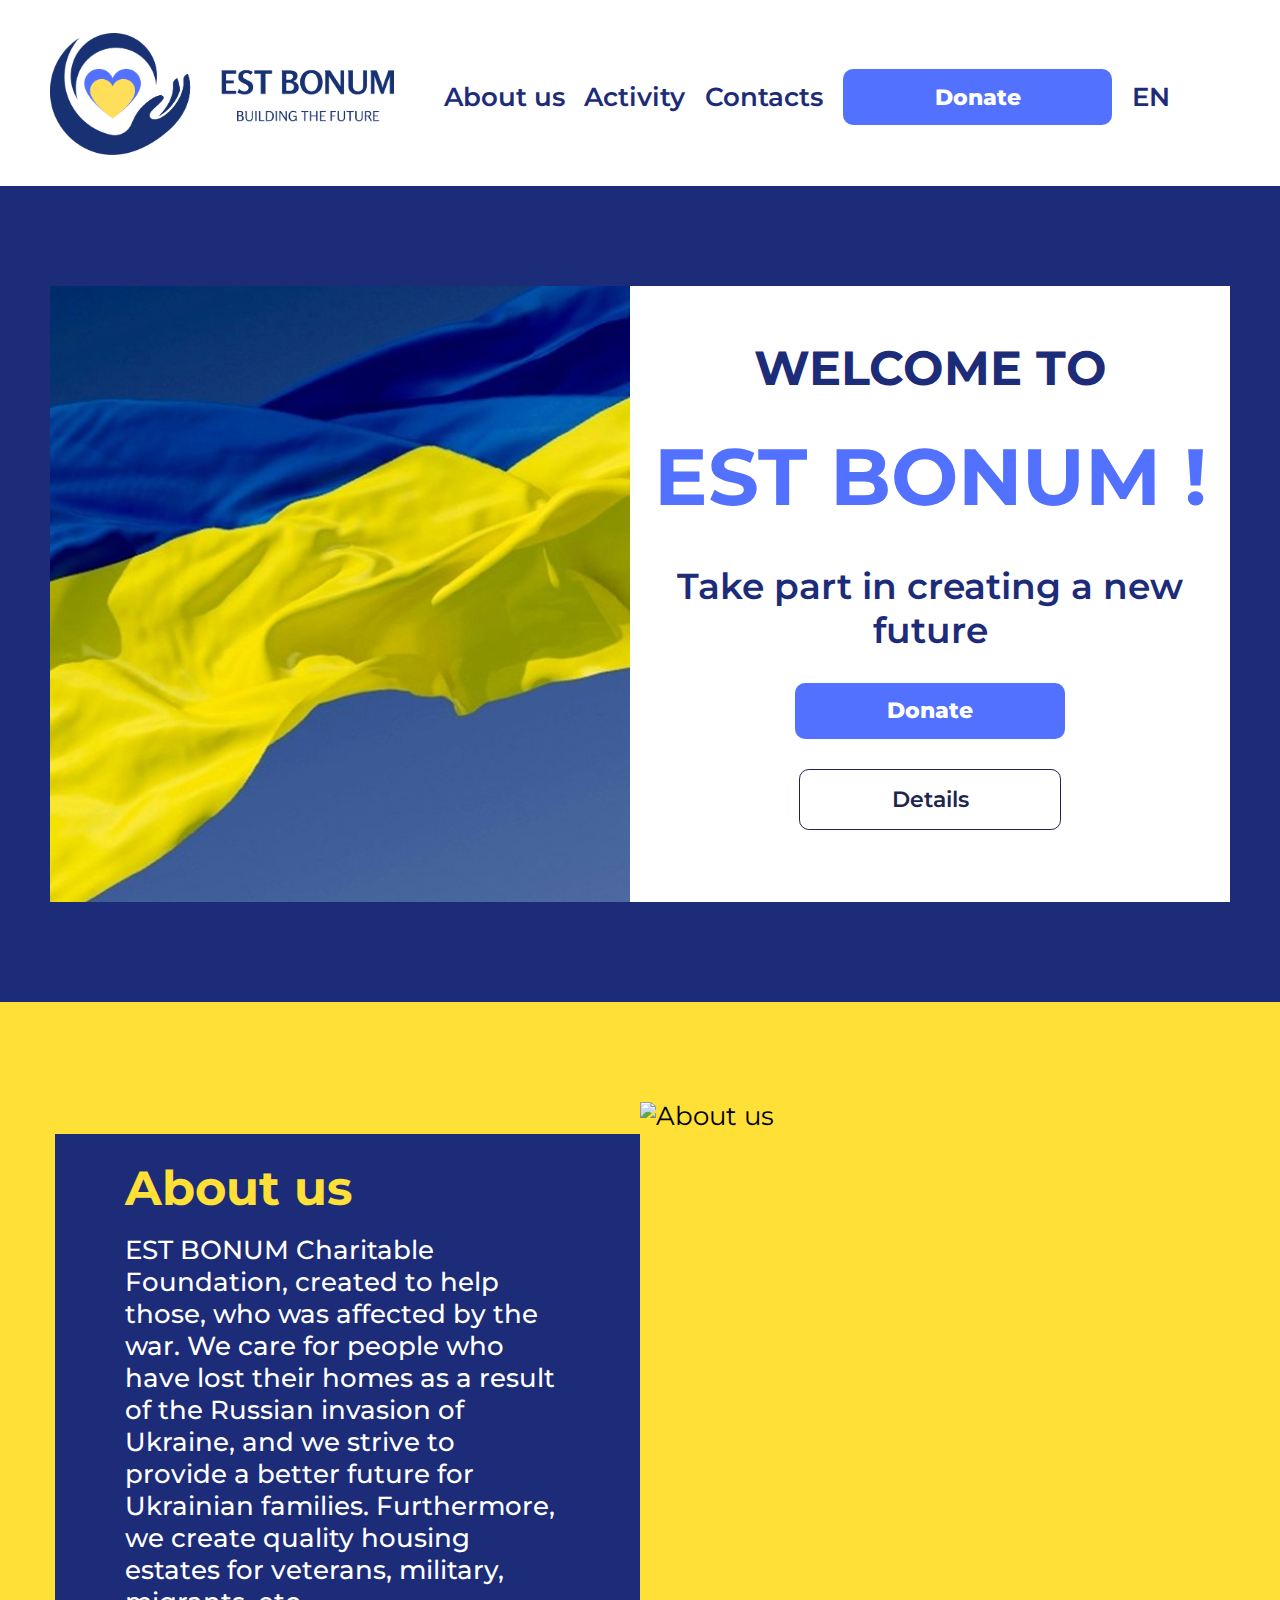
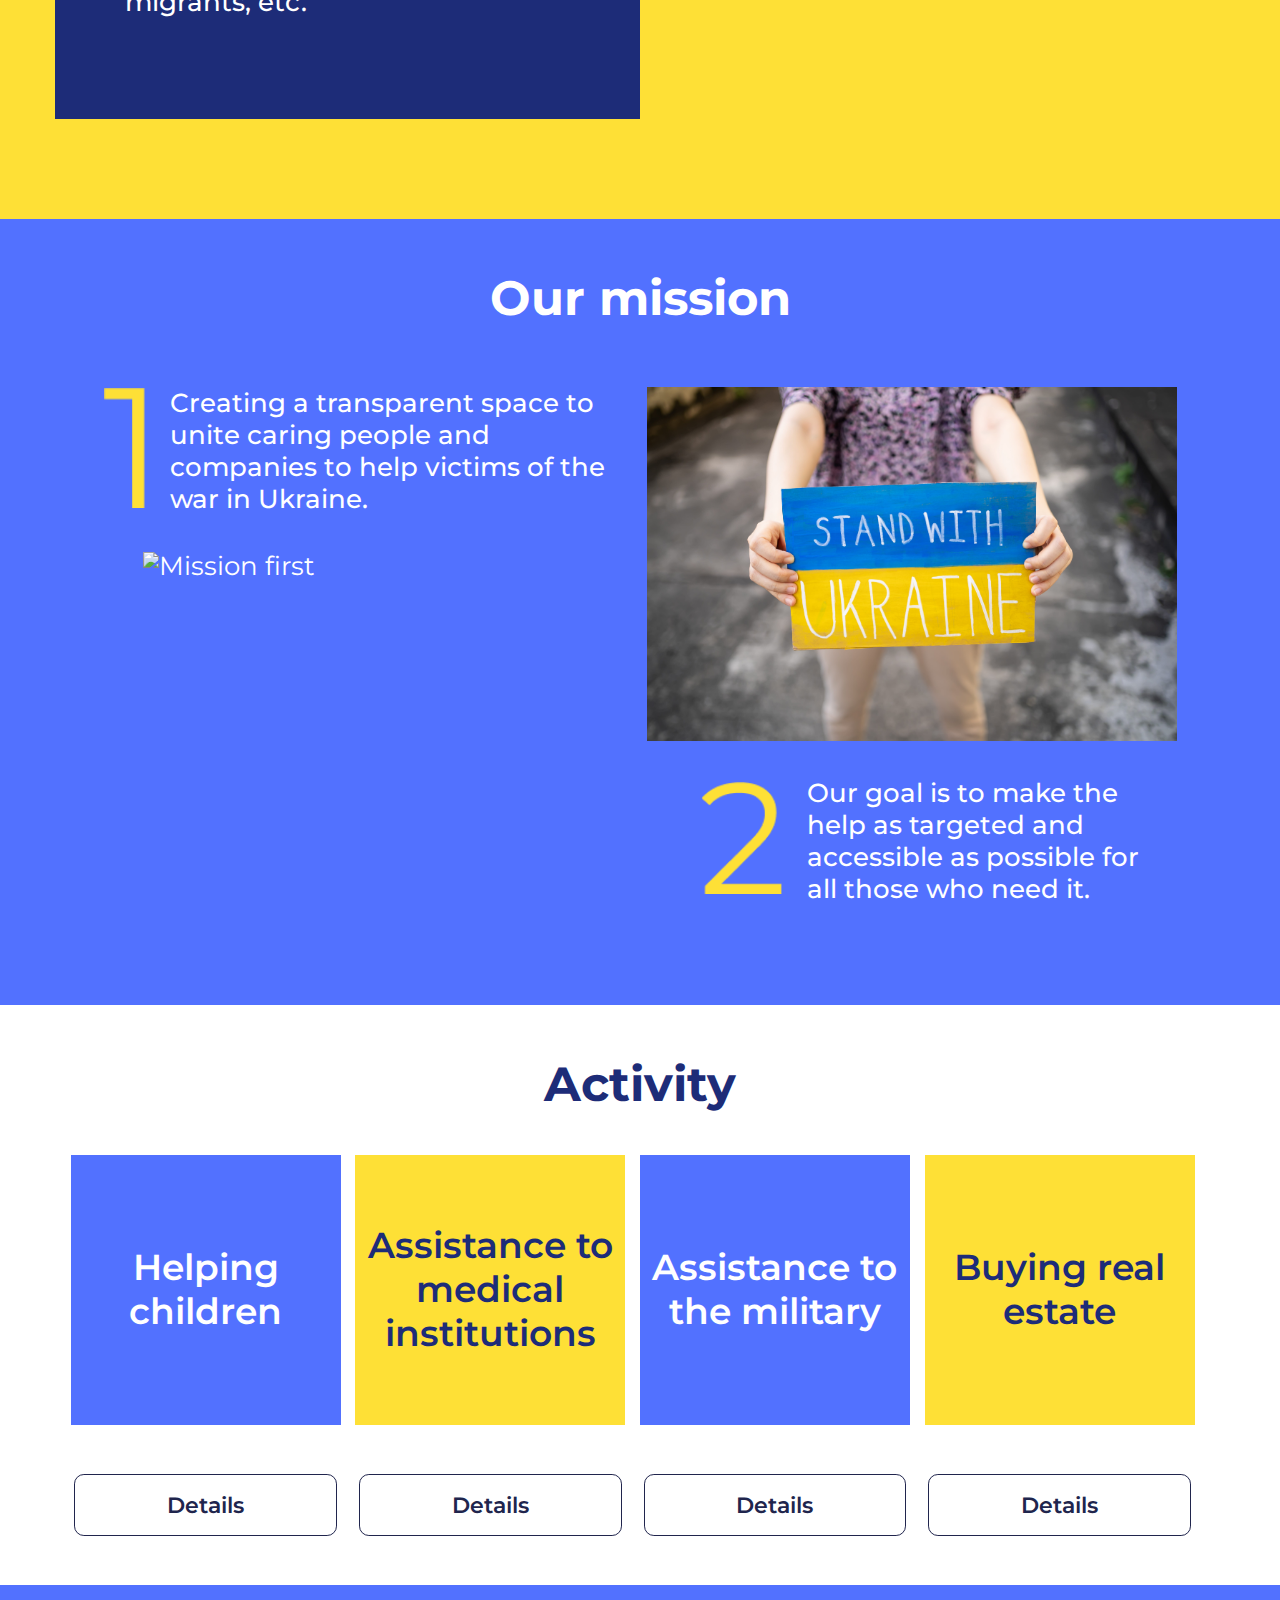
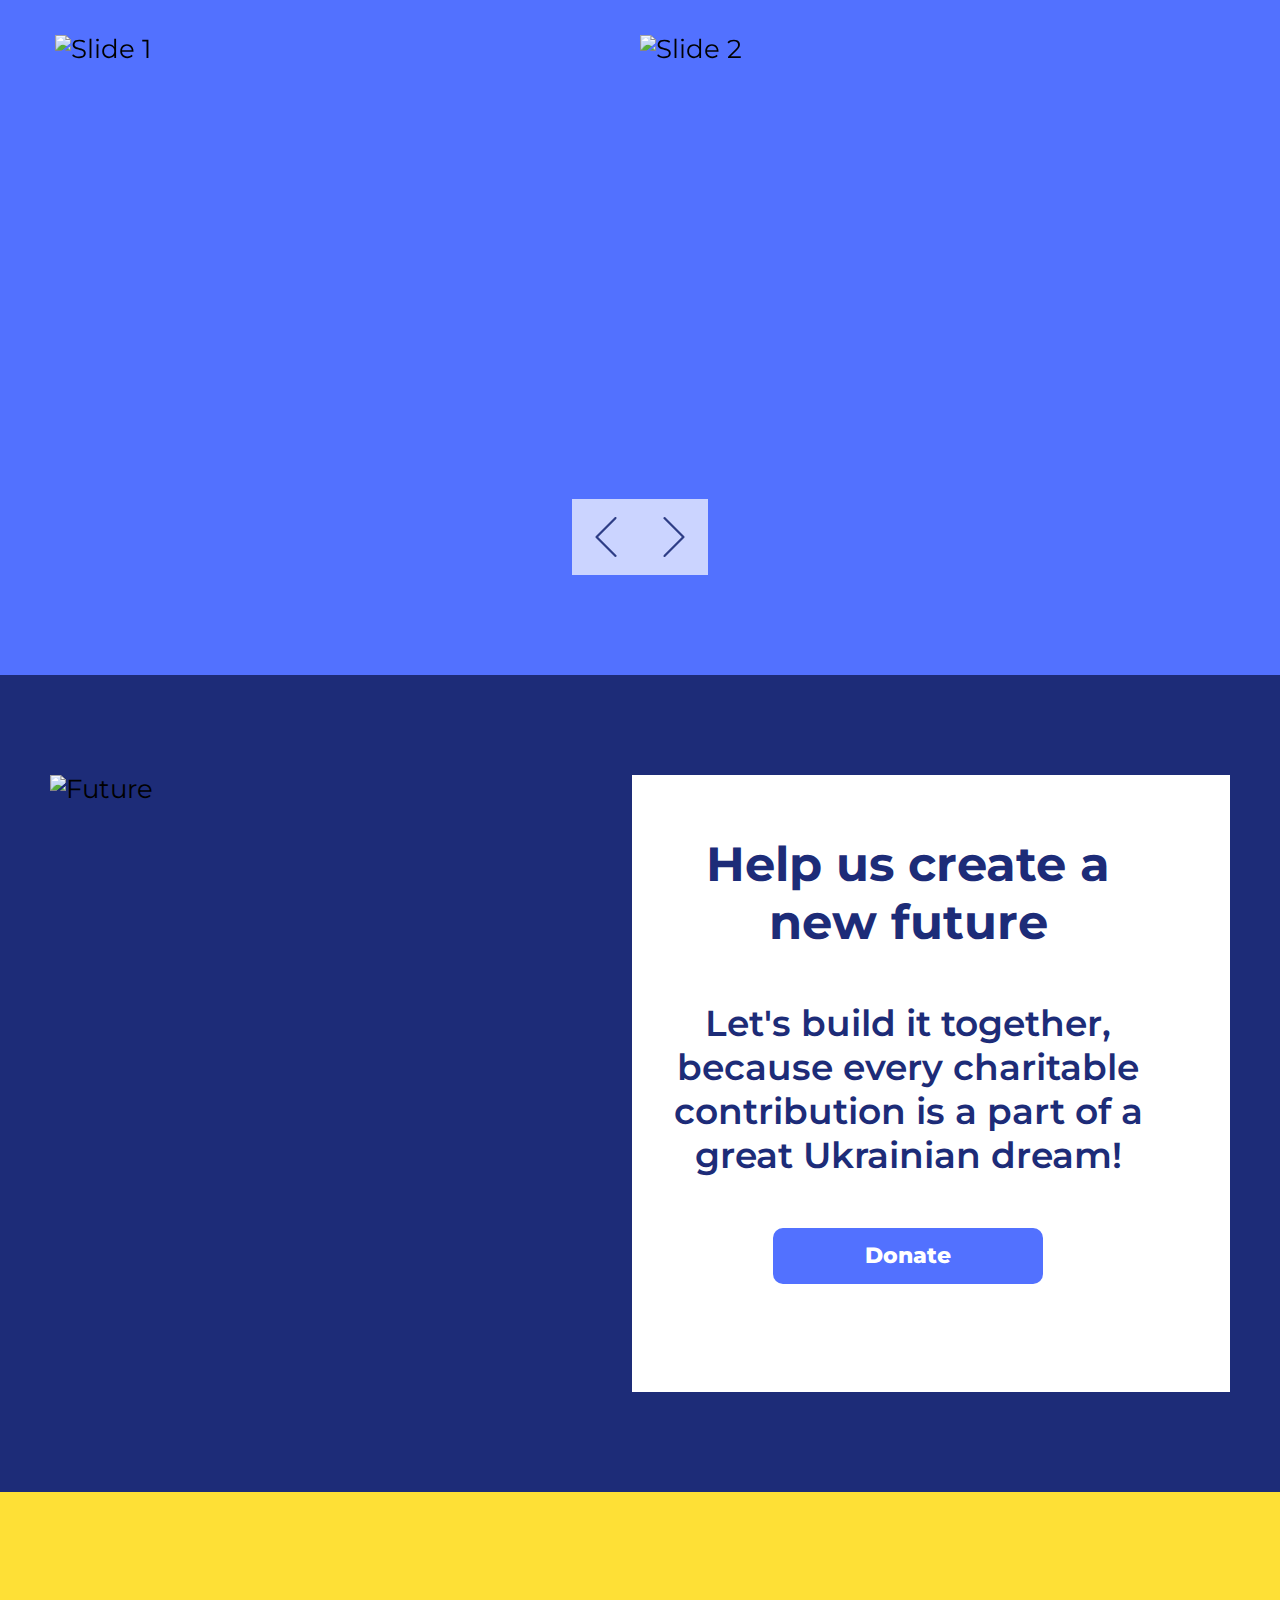
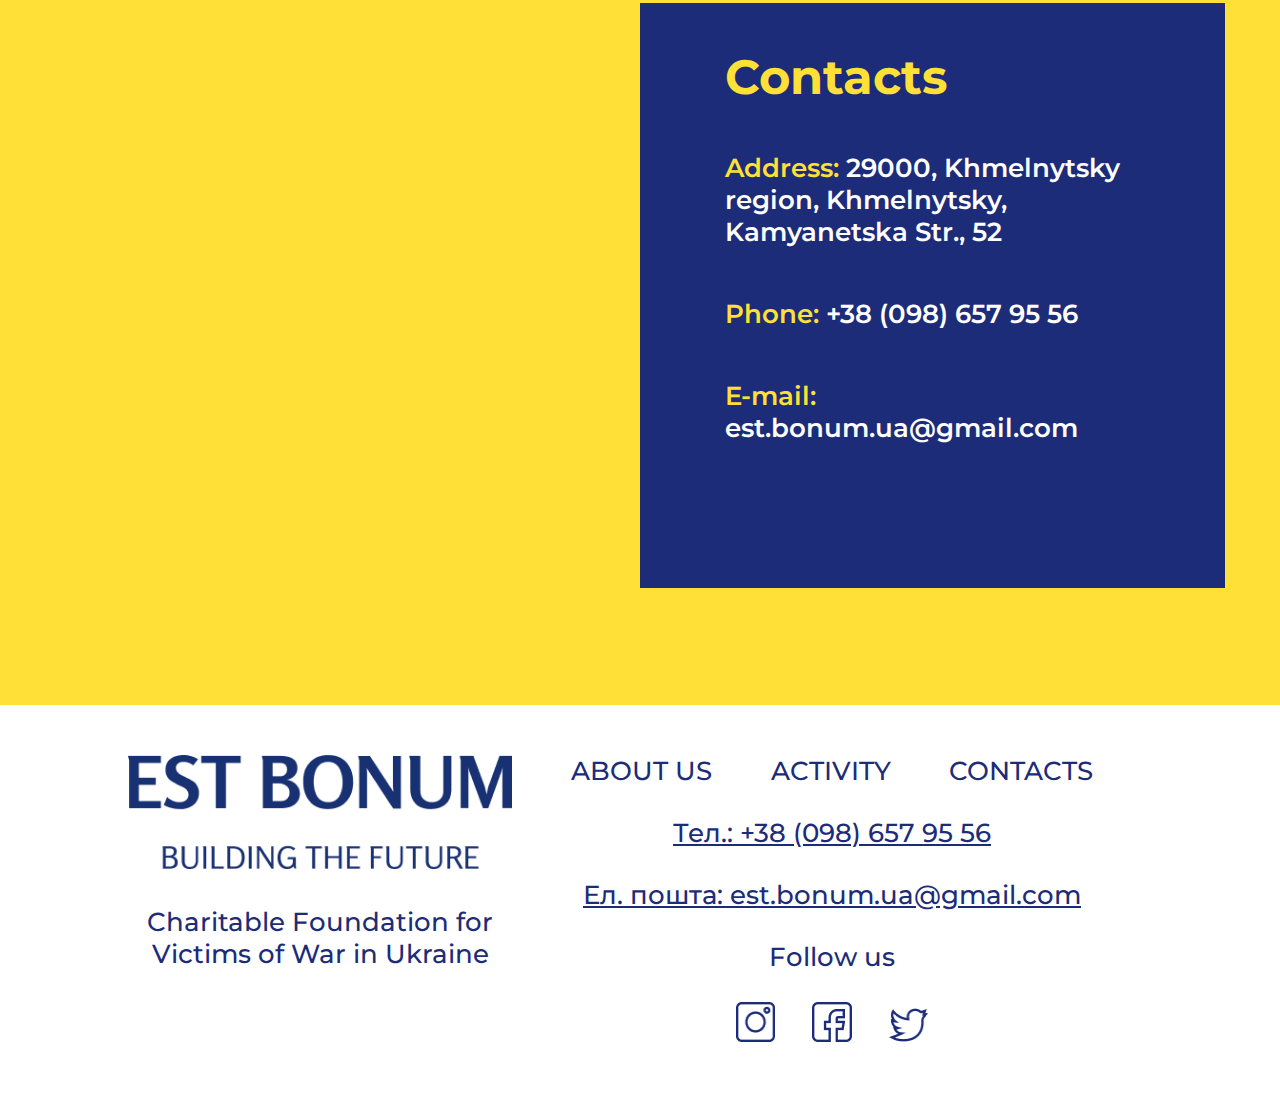
==== en.html @ 37ef21b0 "logo" ====
<!DOCTYPE html>
<html lang="en">
  <head>
    <meta charset="UTF-8" />
    <meta http-equiv="X-UA-Compatible" content="IE=edge" />
    <link rel="shortcut icon" href="./img/logo/logo-mobile.png" />
    <meta name="viewport" content="width=device-width, initial-scale=1.0" />
    <title>Est Bonum</title>
    <style>
      html {
        font-size: 26px;
      }
      @media (max-width: 1250px) {
        html {
          font-size: 20px;
        }
      }

      @media (max-width: 962px) {
        html {
          font-size: 15px;
        }
      }

      @media (max-width: 725px) {
        html {
          font-size: 12px;
        }
      }
      @media (max-width: 320px) {
        html {
          font-size: 10px;
        }
      }
    </style>
    <link
      rel="stylesheet"
      href="https://unpkg.com/swiper@8/swiper-bundle.min.css"
    />
    <link rel="stylesheet" href="/css/normalize.css" />

    <link rel="preconnect" href="https://fonts.googleapis.com" />
    <link rel="preconnect" href="https://fonts.gstatic.com" crossorigin />
    <link
      href="https://fonts.googleapis.com/css2?family=Montserrat:wght@500;600;700&display=swap"
      rel="stylesheet"
    />
    <link rel="stylesheet" href="/css/style.css" />
  </head>

  <body>
    <section class="menu-mobile-main hidden-menu__mobile">
      <a class="menu-link" href="#menu-mobile">
        <span></span>
      </a>
      <div class="menu-mobile font-m">
        <ul>
          <li><a href="#about_us">About us</a></li>
          <li><a href="#activity">Activity</a></li>
          <li><a href="#contacts">Contacts</a></li>
        </ul>
      </div>
    </section>
    <header>
      <div class="logo">
        <img src="./img/logo/logo.png" alt="logo" />
      </div>
      <menu class="menu">
        <div class="menu__item hidden-menu">
          <a href="#about_us">About us</a>
        </div>
        <div class="menu__item hidden-menu">
          <a href="#activity">Activity</a>
        </div>
        <div class="menu__item hidden-menu">
          <a href="#contacts">Contacts</a>
        </div>
        <div class="menu__item">
          <button class="button-primary button-en">Donate</button>
        </div>
        <div class="menu__item"><a href="./index.html">EN</a></div>
        <div class="menu__item__empty"></div>
      </menu>
    </header>
    <main>
      <section class="main">
        <div class="main__img">
          <img src="./img/main.jpeg" alt="main" class="img" />
        </div>
        <div class="main__info main__info-en">
          <div class="font-l">WELCOME TO</div>
          <div class="main__title color-primery">EST BONUM !</div>
          <div class="main__descr font-m main__descr-en">
            Take part in creating a new future
          </div>
          <div class="buttons">
            <button class="main-btn button-primary button-en">Donate</button>
            <button class="button-secondary button-en">Details</button>
          </div>
        </div>
      </section>
      <section id="about_us" class="about-us">
        <div class="about-us__info">
          <div class="about-us__title font-l">About us</div>
          <div class="about-us__descr font-s">
            EST BONUM Charitable Foundation, created to help those, who was
            affected by the war. We care for people who have lost their homes as
            a result of the Russian invasion of Ukraine, and we strive to
            provide a better future for Ukrainian families. Furthermore, we
            create quality housing estates for veterans, military, migrants,
            etc.
          </div>
        </div>
        <div class="about-us__img">
          <img src="./img/about-us.jpeg" alt="About us" class="img" />
        </div>
      </section>

      <section class="our-mission">
        <div class="our-mission__title font-l">Our mission</div>
        <div class="our-mission-container">
          <div class="our-mission__first">
            <div class="our-mission__info our-mission__info__first">
              <div class="num-img">
                <img src="./img/first.png" alt="First number" />
              </div>
              <div class="our-mission__text font-s text__first">
                Creating a transparent space to unite caring people and
                companies to help victims of the war in Ukraine.
              </div>
            </div>
            <div class="our-mission__img our-mission__img__first">
              <img src="./img/mission-first.jpeg" alt="Mission first" />
            </div>
          </div>
          <div class="our-mission__second">
            <div class="our-mission__img">
              <img src="./img/mission-second.jpeg" alt="Mission second" />
            </div>
            <div class="our-mission__info our-mission__info__second">
              <div class="num-img">
                <img src="./img/second.png" alt="Second number" />
              </div>
              <div class="our-mission__text font-s text__second">
                Our goal is to make the help as targeted and accessible as
                possible for all those who need it.
              </div>
            </div>
          </div>
        </div>
      </section>

      <section id="activity" class="activity">
        <div class="activity__header font-l">Activity</div>
        <div class="activity-container">
          <div class="activity-item">
            <div class="activity-box font-m bg-blue">Helping children</div>
            <button
              class="button-secondary read-more button-en"
              data-number="1"
            >
              Details
            </button>
          </div>
          <div class="activity-item">
            <div class="activity-box font-m bg-yellow">
              Assistance to medical institutions
            </div>
            <button
              class="button-secondary read-more button-en"
              data-number="2"
            >
              Details
            </button>
          </div>
          <div class="activity-item">
            <div class="activity-box font-m bg-blue">
              Assistance to the military
            </div>
            <button
              class="button-secondary read-more button-en"
              data-number="3"
            >
              Details
            </button>
          </div>
          <div class="activity-item">
            <div class="activity-box font-m bg-yellow">Buying real estate</div>
            <button
              class="button-secondary read-more button-en"
              data-number="4"
            >
              Details
            </button>
          </div>
        </div>
      </section>

      <section id="details">
        <div class="details tab-item__1">
          <div class="details__container">
            <div class="details__info">
              With the support of Mercy Corp, we help children affected by the
              russian-Ukrainian war. We provide funds for various needs,
              transfer clothes, baby food, diapers, etc. to the cities of
              Kharkiv, Chernihiv, Khmelnytsky and others.
            </div>
            <button class="button-primary button-en">Donate</button>
          </div>
          <div class="details__img">
            <img
              src="./img/childcare.jpeg"
              alt="Details childcare"
              class="img"
            />
          </div>
        </div>
        <div class="details tab-item__2">
          <div class="details__container">
            <div class="details__info">
              Thanks to close cooperation, we provide medical equipment to
              institutions that help refugees, displaced persons and the
              wounded.
            </div>
            <button class="button-primary button-en">Donate</button>
          </div>
          <div class="details__img">
            <img src="./img/med.jpeg" alt="Details medicine" class="img" />
          </div>
        </div>
        <div class="details tab-item__3">
          <div class="details__container">
            <div class="details__info">
              We are actively raising funds for targeted assistance to the
              Ukrainian military.
            </div>
            <button class="button-primary button-en">Donate</button>
          </div>
          <div class="details__img">
            <img src="./img/military.jpeg" alt="Details army" class="img" />
          </div>
        </div>
        <div class="details tab-item__4">
          <div class="details__container">
            <div class="details__info">
              During the reconstruction, we seek and raise funds to finance the
              construction or purchase of ready-made housing for people who lost
              their homes as a result of the war.
            </div>
            <button class="button-primary button-en">Donate</button>
          </div>
          <div class="details__img">
            <img src="./img/house.jpeg" alt="Details housing" class="img" />
          </div>
        </div>
      </section>
      <section class="slider">
        <div class="swiper">
          <div class="swiper-wrapper">
            <div class="swiper-slide">
              <img src="./img/slider-1.jpeg" alt="Slide 1" class="img" />
            </div>
            <div class="swiper-slide">
              <img src="./img/slider-2.jpeg" alt="Slide 2" class="img" />
            </div>
          </div>
          <div class="swiper-prev-button swiper-arrow">
            <img src="./img/left-arrow.png" alt="Left arrow" />
          </div>
          <div class="swiper-next-button swiper-arrow">
            <img src="./img/right-arrow.png" alt="Right arrow" />
          </div>
        </div>
      </section>

      <section class="your-future">
        <div class="your-future__img">
          <img src="./img/future.jpeg" alt="Future" class="img" />
        </div>
        <div class="your-future__info">
          <div class="your-future__title font-l">
            Help us create a new future
          </div>
          <div class="your-future__descr font-m">
            Let's build it together, because every charitable contribution is a
            part of a great Ukrainian dream!
          </div>

          <button class="button-primary button-en">Donate</button>
        </div>
      </section>

      <section id="contacts" class="contacts">
        <div class="contacts__map">
          <iframe
            src="https://www.google.com/maps/embed?pb=!1m14!1m8!1m3!1d10380.590375168871!2d26.978307!3d49.4250236!3m2!1i1024!2i768!4f13.1!3m3!1m2!1s0x0%3A0xbd07a23f3da082da!2sKam&#39;yanets%CA%B9ka%2052!5e0!3m2!1sru!2sua!4v1651146421475!5m2!1sru!2sua"
            width="100%"
            height="100%"
            style="border: 0"
            allowfullscreen=""
            loading="lazy"
            referrerpolicy="no-referrer-when-downgrade"
          ></iframe>
        </div>
        <div class="contacts__info">
          <div class="contacts__title font-l color-yellow">Contacts</div>
          <div class="contact__item">
            <span class="color-yellow">Address:</span> 29000, Khmelnytsky
            region, Khmelnytsky, Kamyanetska Str., 52
          </div>
          <div class="contact__item">
            <span class="color-yellow">Phone:</span>
            <a href="tel:+38(098)6579556">+38 (098) 657 95 56</a>
          </div>
          <div class="contact__item">
            <span class="color-yellow">E-mail:</span>
            <a href="mailto:est.bonum.ua@gmail.com">est.bonum.ua@gmail.com</a>
          </div>
        </div>
      </section>
    </main>
    <footer class="footer">
      <div class="footer-descr">
        <div class="footer-log">
          <img src="./img/logo/footer-logo.png" alt="Footer logo" class="img" />
        </div>
        <div class="footer-text font-s">
          Charitable Foundation for Victims of War in Ukraine
        </div>
      </div>
      <div class="footer-contacts">
        <div class="footer-menu font-s">
          <div><a href="#about_us">ABOUT US</a></div>
          <div><a href="#activity">ACTIVITY</a></div>
          <div><a href="#contacts">CONTACTS</a></div>
        </div>
        <div class="footer__item footer-link font-s">
          Тел.: <a href="tel:+38(098)6579556">+38 (098) 657 95 56</a>
        </div>
        <div class="footer__item footer-link font-s">
          Ел. пошта:
          <a href="mailto:est.bonum.ua@gmail.com">est.bonum.ua@gmail.com</a>
        </div>
        <div class="footer__item footer-text font-s">Follow us</div>
        <div class="footer-socials">
          <a href="https://www.instagram.com/estbonumua/" target="_blank"
            ><img src="./img/socials/instagram.png" alt="Instagram"
          /></a>
          <a
            href="https://www.facebook.com/EST-BONUM-101201862592298"
            target="_blank"
            ><img src="./img/socials/facebook.png" alt="Facebook"
          /></a>

          <a href="https://twitter.com/EstBonum" target="_blank">
            <img src="./img/socials/twitter.png" alt="Twitter"
          /></a>
        </div>
      </div>
    </footer>
    <script src="https://unpkg.com/swiper@8/swiper-bundle.min.js"></script>
    <script src="./js/script.js"></script>
  </body>
</html>
---- css/style.css ----
html,
body {
  padding: 0;
  margin: 0;
  color: var(--black);
  background-color: var(--white);
  font-family: "Montserrat", sans-serif;
  scroll-behavior: smooth;
}

* {
  box-sizing: border-box;
}

:root {
  --navy: #0b1736;
  --white: #ffffff;
  --blue-dark: #1d2c78;
  --gray: #c4c4c4;
  --gray-dark: #686b87;
  --primary: #5271ff;
  --yellow: #fee036;
}

a,
a:hover,
a:focus,
a:active {
  text-decoration: none;
  color: inherit;
}

.font-l {
  font-weight: 700;
  font-size: 1.84rem;
  line-height: 2.26rem;
}

.font-m {
  font-weight: 600;
  font-size: 1.38rem;
  line-height: 1.69rem;
}

.font-s {
  font-weight: 500;
  font-size: 1rem;
  line-height: 1.23rem;
}

.button-primary {
  color: var(--white);
  background-color: var(--primary);
  padding: 0.57rem 0.38rem;
  font-weight: 800;
  font-size: 0.84rem;
  line-height: 1.03rem;
  border-radius: 0.38rem;
  transition: all 0.2s;
  border: none;
  cursor: pointer;
}

.button-primary:hover {
  box-shadow: -5px 5px 2px 1px var(--blue-dark);
  transition: all 0.2s;
}

.button-primary:focus {
  color: var(--yellow);
}

.button-primary:disabled {
  color: var(--white);
  background-color: rgba(82, 113, 255, 0.3);
}

.button-secondary {
  padding: 0.57rem 2.19rem 0.53rem 2.23rem;
  font-weight: 600;
  font-size: 0.84rem;
  line-height: 1.03rem;
  color: #20254d;
  border: 1px solid #20254d;
  border-radius: 0.38rem;
  background-color: var(--white);
  transition: all 0.2s;
  cursor: pointer;
  height: 2.35rem;
}

.button-secondary:hover {
  border: 0.11rem solid #20254d;
  transition: all 0.2s;
}

.button-secondary:focus {
  color: var(--white);
  background-color: #20254d;
}

.button-secondary:disabled {
  color: #bcbeca;
  border: 1px solid #bcbeca;
  background-color: var(--white);
}

.button-en {
  padding: 0.57rem 3.53rem;
}

.menu-mobile-main .menu-link {
  display: block;
  height: 5rem;
  width: 5rem;
  background-color: #fff;
  border-radius: 50%;
  z-index: 4;
  position: fixed;
  top: 1.3rem;
  right: 1.3rem;
}
.menu-mobile-main .menu-link span,
.menu-mobile-main .menu-link span:before,
.menu-mobile-main .menu-link span:after {
  display: block;
  height: 2px;
  width: 18px;
  position: absolute;
  right: 50%;
  margin-right: -9px;
  top: 50%;
  margin-top: -1px;
  background-color: #333;
}
.menu-mobile-main .menu-link span:before {
  content: "";
  margin-top: -6px;
  transition: all 0.2s;
}
.menu-mobile-main .menu-link span:after {
  content: "";
  margin-top: 4px;
  transition: all 0.2s;
}
.menu-mobile-main .menu-link_active span {
  background-color: transparent;
}
.menu-mobile-main .menu-link_active span:before {
  transform: rotate(135deg);
  margin-top: 0;
}
.menu-mobile-main .menu-link_active span:after {
  transform: rotate(-135deg);
  margin-top: 0;
}

.menu-mobile-main .menu-mobile {
  z-index: 3;
  opacity: 0.95;
  background: linear-gradient(blue, var(--yellow));
  position: fixed;
  width: 100vw;
  height: 100vh;
  display: flex;
  justify-content: center;
  align-items: center;
  transition: all 0.5s;
  right: -100vw;
}
.menu-mobile-main .menu-mobile_active {
  right: 0;
}
.menu-mobile-main .menu-mobile ul {
  list-style: none;
  padding: 0;
  text-align: center;
}
.menu-mobile-main .menu-mobile ul li {
  width: 100vw;
}
.menu-mobile-main .menu-mobile ul a {
  color: var(--white);
  line-height: 4;
  transition: all 0.2s;
  display: block;
  width: 100%;
}
.menu-mobile-main .menu-mobile ul a:hover {
  text-decoration: none;
  background-color: rgba(82, 113, 255, 0.3);
}

header {
  width: 100%;
  display: flex;
  justify-content: space-between;
  padding: 1.26rem 1.92rem 0.92rem 1.92rem;
  align-items: center;
  background-color: var(--white);
  z-index: 2;
}

.logo {
  width: 30%;
}

.logo img {
  width: 100%;
}

.logo-mobile {
  width: 20%;
}

.menu {
  display: flex;
  align-items: center;
  justify-content: flex-end;
}

.menu__item {
  margin: 0.38rem;
  cursor: pointer;
  font-weight: 600;
  font-size: 1rem;
  line-height: 1.23rem;
  white-space: nowrap;
  color: var(--blue-dark);
}

.main,
.your-future {
  padding: 3.84rem 1.92rem;
  background-color: var(--blue-dark);
  display: flex;
  width: 100%;
  align-items: center;
  justify-content: center;
}

.main__info {
  color: var(--blue-dark);
  text-align: center;
  background-color: var(--white);
  padding: 2.07rem 0.76rem 2.11rem 0.76rem;
  height: 23.73rem;
  width: 25.76rem;
}

.main__info-en {
  padding: 2.07rem 0.9rem 2.11rem 0.9rem;
}

.main__title {
  font-weight: 700;
  font-size: 3.07rem;
  line-height: 3.73rem;
  margin-top: 1.15rem;
  white-space: nowrap;
}

.main__descr {
  margin-bottom: 1.15rem;
  margin-top: 0.61rem;
}

.main__descr {
  margin-top: 1.53rem;
}

.main__img,
.your-future__img {
  height: 23.73rem;
  width: 25.76rem;
}

.img {
  width: 100%;
  object-fit: cover;
  height: 100%;
}

.main-btn {
  display: block;
  margin: auto;
  margin-bottom: 1.15rem;
}

.color-primery {
  color: var(--primary);
}

.about-us {
  background-color: var(--yellow);
  display: flex;
  align-items: center;
  justify-content: center;
  padding: 3.84rem 1.92rem;
}

.about-us__info {
  background-color: var(--blue-dark);
  width: 22.5rem;
  height: 22.5rem;
  padding: 0.96rem 3.26rem 2.65rem 2.69rem;
  margin-top: 1.23rem;
}

.about-us__title {
  color: var(--yellow);
  margin-bottom: 0.61rem;
}

.about-us__descr {
  color: var(--white);
}

.about-us__img {
  width: 22.5rem;
  height: 22.5rem;
  margin-bottom: 1.23rem;
}

.bg-blue {
  background: var(--primary);
  color: var(--white);
}

.bg-yellow {
  background: var(--yellow);
  color: var(--blue-dark);
}

.our-mission {
  padding-top: 1.92rem;
  padding-bottom: 3.84rem;
  background-color: var(--primary);
  color: var(--white);
}

.our-mission__title {
  text-align: center;
  margin-bottom: 2.3rem;
}

.our-mission-container {
  display: flex;
  justify-content: center;
  align-items: flex-start;
  margin: auto;
  width: 65%;
}

.our-mission__info {
  display: flex;
  justify-content: center;
  align-items: center;
}

.our-mission__info__first {
  margin-bottom: 1.42rem;
  padding-right: 0.76rem;
}

.text__first {
  width: 17.57rem;
}

.text__second {
  width: 14.15rem;
}

.our-mission__info__second {
  margin-top: 1.15rem;
  padding-left: 2.03rem;
}

.num-img {
  margin-right: 0.96rem;
}

.our-mission__info__second img {
  width: 3.15rem;
}

.our-mission__info__first img {
  width: 1.6rem;
}

.our-mission__img {
  width: 20.38rem;
}

.our-mission__img img {
  width: 100%;
}

.our-mission__img__first {
  position: relative;
  right: -1.53rem;
}

.activity {
  padding-top: 1.92rem;
  padding-bottom: 1.92rem;
}

.activity-container {
  display: flex;
  justify-content: center;
  align-items: center;
  flex-wrap: wrap;
}

.activity-item {
  text-align: center;
  margin-right: 0.57rem;
  display: flex;
  justify-content: center;
  flex-direction: column;
  align-items: center;
  /* width: 20%; */
}

.activity-box {
  width: 10.38rem;
  height: 10.38rem;
  display: flex;
  justify-content: center;
  align-items: center;
  text-align: center;
  margin-bottom: 1.92rem;
}

.activity__header {
  color: var(--blue-dark);
  text-align: center;
  margin-bottom: 1.57rem;
}

.details {
  background-color: var(--yellow);
  display: none;
  justify-content: center;
  align-items: center;
  padding-top: 1.84rem;
  padding-bottom: 3.92rem;
}

.details__container {
  text-align: center;
}

.details__info {
  padding: 0.69rem 1.65rem;
  display: flex;
  justify-content: center;
  align-items: center;
  background-color: var(--blue-dark);
  margin-bottom: 2rem;
  width: 22.5rem;
  height: 22.5rem;
  color: var(--white);
}

.details__img {
  width: 22.5rem;
  height: 22.5rem;
}

.your-future__info {
  color: var(--blue-dark);
  text-align: center;
  background-color: var(--white);
  padding: 2.3rem 3.19rem 0 1.42rem;
  height: 23.73rem;
  width: 25.76rem;
}

.your-future__title {
  margin-bottom: 1.92rem;
}

.your-future__descr {
  margin-bottom: 1.92rem;
}

.contacts {
  display: flex;
  justify-content: center;
  align-items: center;
  padding-top: 3.84rem;
  padding-bottom: 4.03rem;
  background-color: var(--yellow);
}

.contacts__map {
  margin-bottom: 0.92rem;
  width: 22.5rem;
  height: 22.5rem;
}

.contacts__info {
  background-color: var(--blue-dark);
  padding: 1.73rem 2.69rem 0 3.26rem;
  width: 22.5rem;
  height: 22.5rem;
}

.contacts__title {
  margin-bottom: 1.73rem;
}

.contact__item {
  color: var(--white);
  font-weight: 600;
  font-size: 1rem;
  line-height: 1.23rem;
  margin-bottom: 1.92rem;
}

.color-yellow {
  color: var(--yellow);
}

.footer {
  display: flex;
  justify-content: center;
  align-items: flex-start;
  color: var(--blue-dark);
  width: 100%;
  padding-top: 1.92rem;
  padding-bottom: 2.11rem;
}

.footer-descr {
  width: 30%;
  text-align: center;
}

.footer-log {
  margin-bottom: 1.15rem;
}

.footer-log img {
  width: 100%;
}

.footer-menu {
  display: flex;
  justify-content: space-evenly;
  align-items: center;
  margin-bottom: 1.15rem;
}

.footer-contacts {
  width: 50%;
  text-align: center;
}

.footer__item {
  margin-bottom: 1.15rem;
}

.footer-link {
  text-decoration: underline;
}

.footer-link a {
  color: var(--blue-dark);
}

.footer-socials a {
  margin: 0.57rem;
}

.footer-socials img {
  width: 1.53rem;
}

.slider {
  padding-top: 1.92rem;
  padding-bottom: 3.84rem;
  background-color: var(--primary);
}

.swiper {
  height: 20.76rem;
  width: 45rem;
}

.swiper-slide {
  width: 22.5rem;
  height: 20.76rem;
}

.swiper-arrow {
  width: 2.61rem;
  height: 2.92rem;
  position: absolute;
  z-index: 10;
  background: rgba(255, 255, 255, 0.7);
  display: flex;
  justify-content: center;
  align-items: center;
  cursor: pointer;
}

.swiper-prev-button {
  bottom: 0%;
  right: 50%;
}

.swiper-arrow img {
  width: 33%;
}

.swiper-next-button {
  bottom: 0%;
  left: 50%;
}

.menu__item__empty {
  width: 50px;
}

.tab-active {
  display: flex;
}
.overlay {
  position: fixed;
  display: none;
  top: 0;
  width: 100%;
  height: 100%;
  background-color: rgba(0, 0, 0, 0.5);
  z-index: 5;
}

.popup-close {
  position: absolute;
  top: 1.15rem;
  right: 1.15rem;
  cursor: pointer;
  width: 26px;
  height: 26px;
}
.popup-close__first {
  height: 1.15rem;
  border-left: 2px solid #20254d;
  position: absolute;
  transform: rotate(45deg);
  left: 28%;
}

.popup-close__second {
  height: 1.15rem;
  border-left: 2px solid #20254d;
  position: absolute;
  transform: rotate(-45deg);
  left: 28%;
}

.popup {
  padding: 5rem 3.84rem 2.3rem 3.84rem;
  font-weight: 400;
  font-size: 1rem;
  line-height: 1.23rem;
  color: #20254d;
  width: 37.3rem;
  margin: auto;
  background-color: var(--white);
  position: relative;
}

.popup-title {
  font-weight: 400;
  font-size: 1.53rem;
  line-height: 1.88rem;
}

.popup-buttons {
  display: flex;
  justify-content: center;
}

.popup-buttons .main-btn {
  margin: unset;
  margin-right: 1.15rem;
}

.popup-descr,
.popup-title,
.popup-buttons {
  margin-bottom: 1.92rem;
  text-align: center;
}

.popup-requisite,
.popup-details {
  margin-bottom: 0.96rem;
}

@media (min-width: 3000px) {
  .logo {
    width: 13%;
  }
  .footer-log img {
    width: 50%;
  }
}

@media (max-width: 768px) {
  .hidden-menu {
    display: none;
  }
  .menu-mobile-main {
    display: block;
    position: absolute;
  }

  header {
    justify-content: flex-start;
    position: fixed;
  }

  .menu {
    margin-left: 0.76rem;
    padding-inline-start: 0px;
  }

  .main {
    padding-top: 12.38rem;
  }
}

@media (min-width: 769px) {
  .hidden-menu__mobile {
    display: none;
  }
}

@media (max-width: 600px) {
  .main,
  .about-us,
  .your-future,
  .contacts,
  .details {
    flex-direction: column;
  }
  .activity-item {
    width: 36%;
    margin-bottom: 10px;
  }
  .swiper {
    width: 73%;
  }

  .our-mission-container {
    align-items: center;
    flex-direction: column;
  }

  .our-mission__first {
    display: flex;
    flex-direction: column;
    justify-content: center;
    align-items: center;
  }
  .our-mission__second {
    display: flex;
    flex-direction: column;
    justify-content: center;
    align-items: center;
  }

  .our-mission__img__first {
    right: auto;
  }

  .about-us__info {
    margin-top: 0;
  }
  .about-us__img {
    margin-bottom: 0;
  }

  .contacts__map {
    margin-bottom: 0;
  }

  .details__container {
    margin-bottom: 10px;
  }

  .footer-descr {
    width: 37%;
  }

  .footer-contacts {
    width: 55%;
  }
}

@media (max-width: 440px) {
  header {
    padding: 1.26rem 6rem 0.92rem 0.8rem;
  }
  .menu {
    justify-content: flex-start;
    width: 60%;
  }

  .logo {
    width: 39%;
  }

  .menu-mobile-main .menu-link {
    width: 4rem;
    height: 4rem;
    top: 1.6rem;
  }

  .footer {
    flex-direction: column;
    align-items: center;
  }

  .footer-descr {
    width: 50%;
  }

  .footer-descr {
    margin-bottom: 15px;
  }

  .footer-menu {
    flex-direction: column;
  }

  .footer-menu div {
    margin: 5px;
  }

  .popup {
    width: 100%;
  }
}
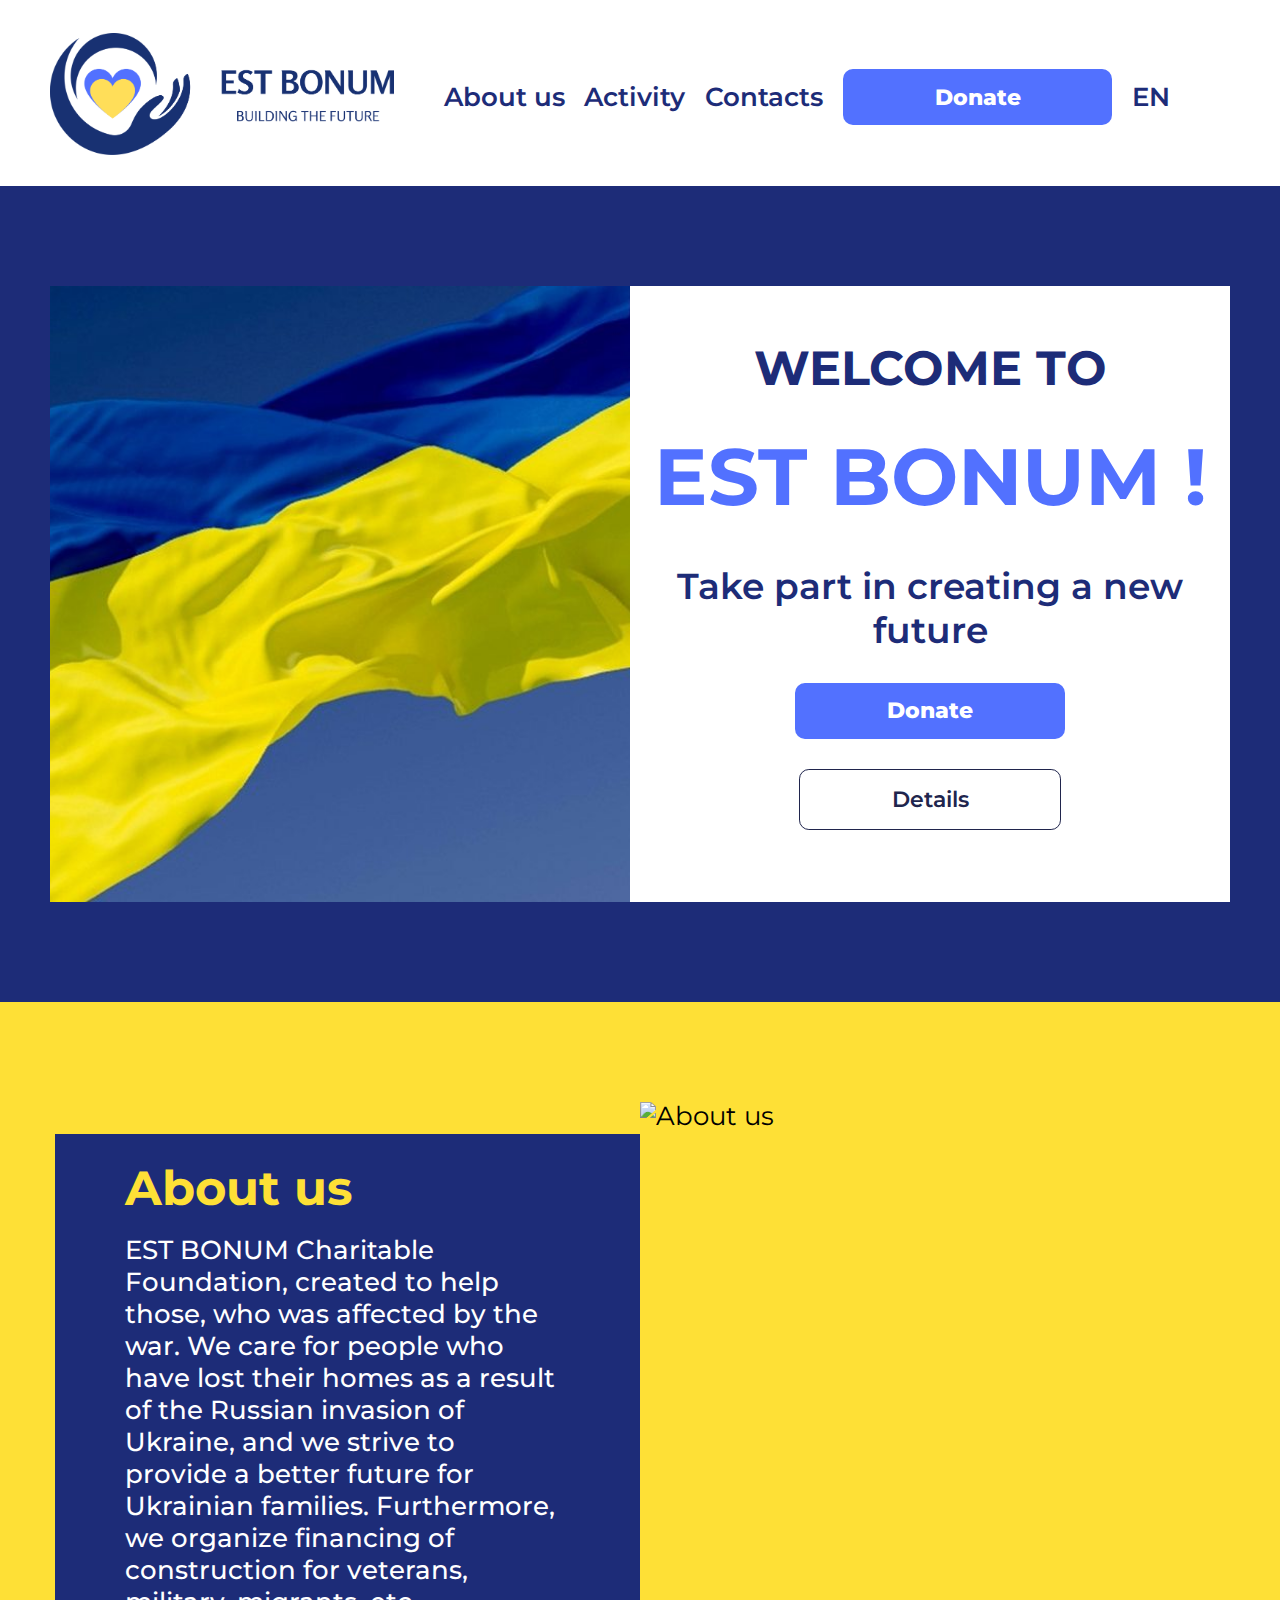
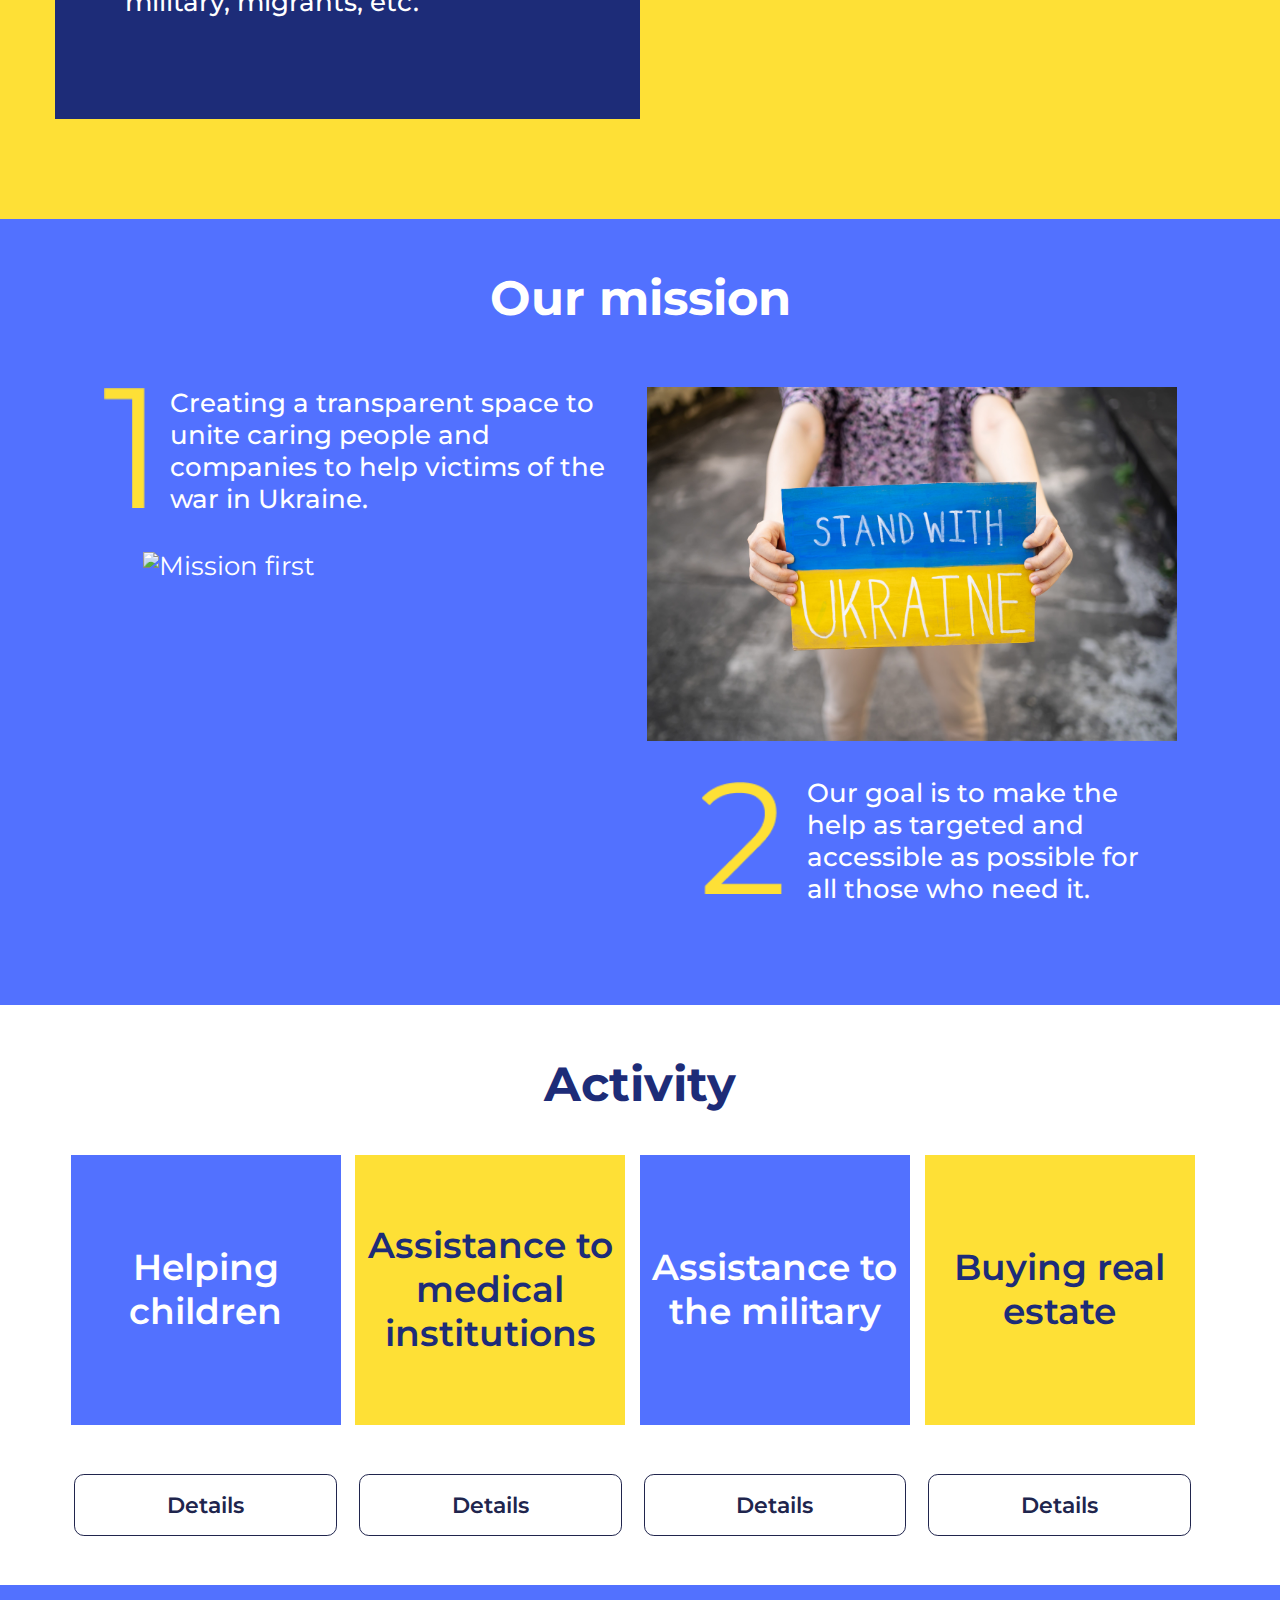
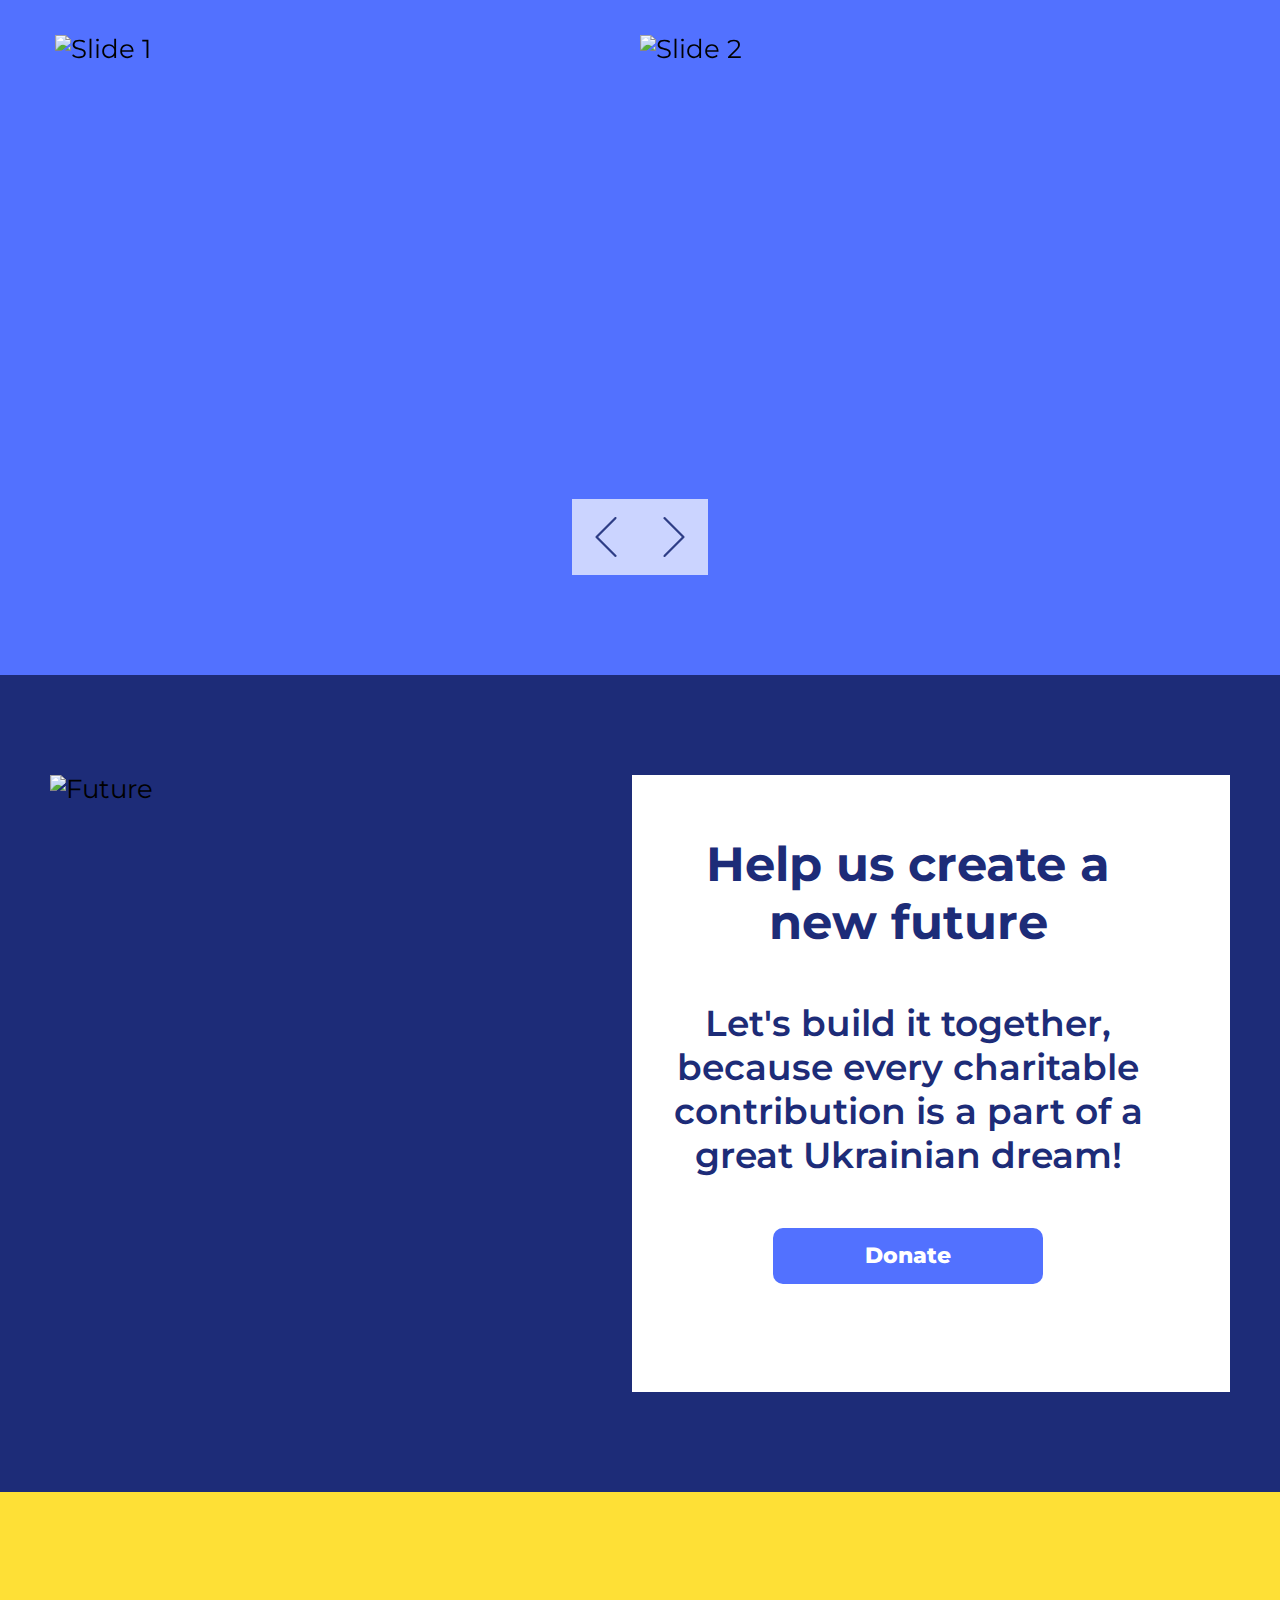
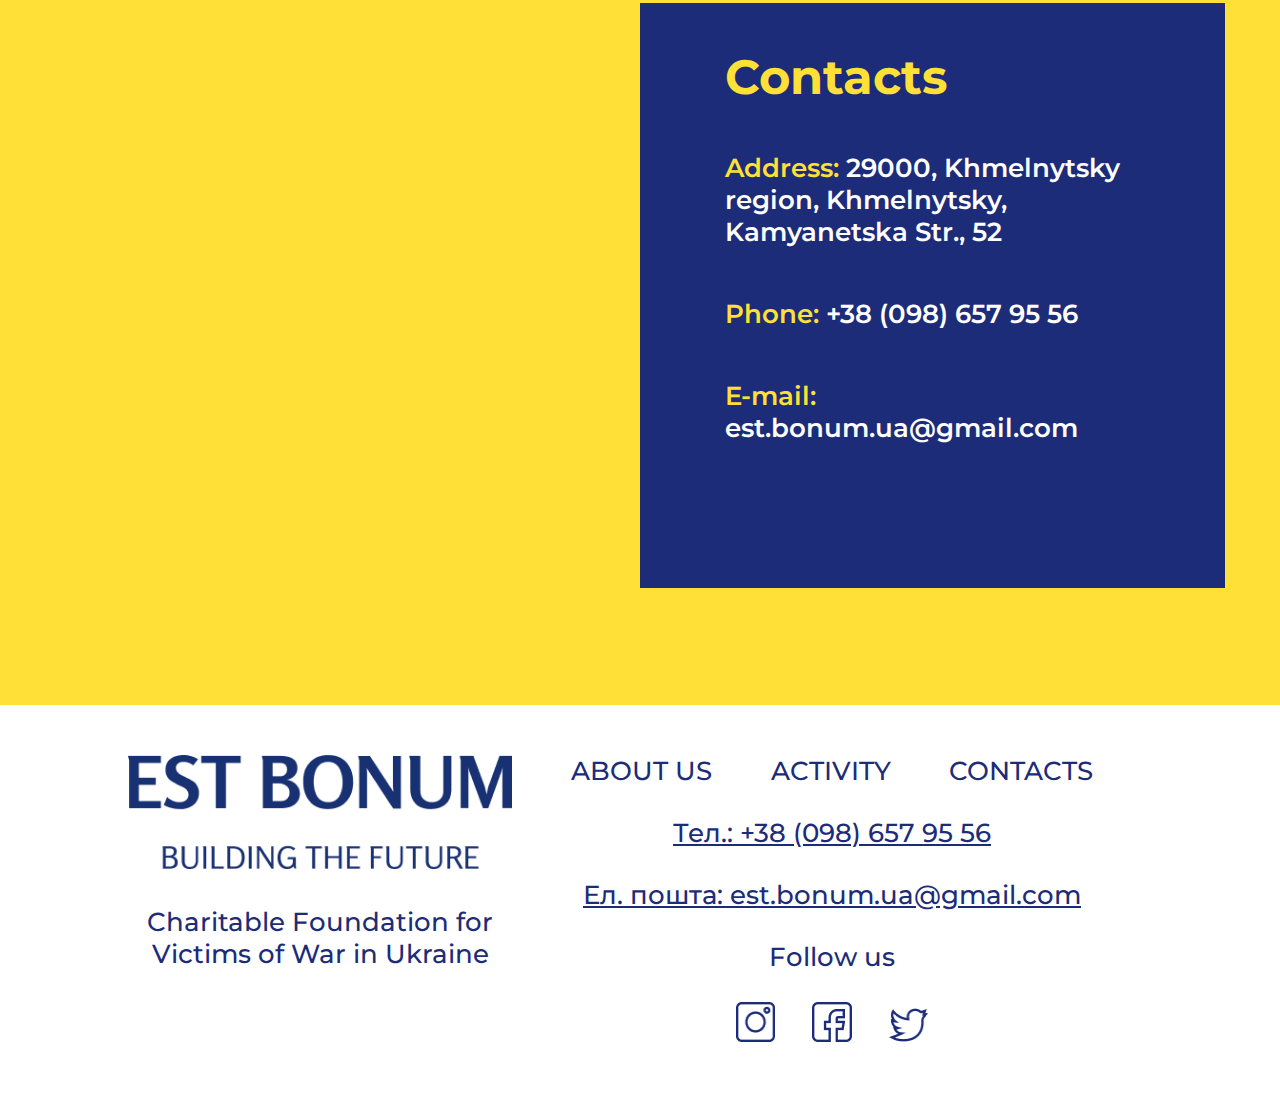
==== commit a451f60a: "scroll" ====
--- a/en.html
+++ b/en.html
@@ -3,7 +3,7 @@
   <head>
     <meta charset="UTF-8" />
     <meta http-equiv="X-UA-Compatible" content="IE=edge" />
-    <link rel="shortcut icon" href="./img/logo/logo-mobile.png" />
+    <link rel="shortcut icon" href="./img/logo/favicon.png" />
     <meta name="viewport" content="width=device-width, initial-scale=1.0" />
     <title>Est Bonum</title>
     <style>
@@ -76,9 +76,17 @@
           <a href="#contacts">Contacts</a>
         </div>
         <div class="menu__item">
-          <button class="button-primary button-en">Donate</button>
-        </div>
-        <div class="menu__item"><a href="./index.html">EN</a></div>
+          <button class="button-primary button-en donate-btn">Donate</button>
+        </div>
+        <div class="menu__item menu__lang">
+          <div class="change-lang">EN</div>
+
+          <div class="language">
+            <div class="lang__item lang-active">EN</div>
+            <div class="lang__item"><a href="./index.html">UA</a></div>
+          </div>
+        </div>
+
         <div class="menu__item__empty"></div>
       </menu>
     </header>
@@ -94,8 +102,12 @@
             Take part in creating a new future
           </div>
           <div class="buttons">
-            <button class="main-btn button-primary button-en">Donate</button>
-            <button class="button-secondary button-en">Details</button>
+            <button class="main-btn button-primary button-en donate-btn">
+              Donate
+            </button>
+            <a href="#activity">
+              <button class="button-secondary button-en">Details</button></a
+            >
           </div>
         </div>
       </section>
@@ -107,7 +119,7 @@
             affected by the war. We care for people who have lost their homes as
             a result of the Russian invasion of Ukraine, and we strive to
             provide a better future for Ukrainian families. Furthermore, we
-            create quality housing estates for veterans, military, migrants,
+            organize financing of construction for veterans, military, migrants,
             etc.
           </div>
         </div>
@@ -200,12 +212,12 @@
         <div class="details tab-item__1">
           <div class="details__container">
             <div class="details__info">
-              With the support of Mercy Corp, we help children affected by the
+              With the support of Mercy Corps, we help children affected by the
               russian-Ukrainian war. We provide funds for various needs,
-              transfer clothes, baby food, diapers, etc. to the cities of
-              Kharkiv, Chernihiv, Khmelnytsky and others.
-            </div>
-            <button class="button-primary button-en">Donate</button>
+              transfer clothes, baby food, diapers, etc. to the cities affected
+              by the war.
+            </div>
+            <button class="button-primary button-en donate-btn">Donate</button>
           </div>
           <div class="details__img">
             <img
@@ -222,7 +234,7 @@
               institutions that help refugees, displaced persons and the
               wounded.
             </div>
-            <button class="button-primary button-en">Donate</button>
+            <button class="button-primary button-en donate-btn">Donate</button>
           </div>
           <div class="details__img">
             <img src="./img/med.jpeg" alt="Details medicine" class="img" />
@@ -234,7 +246,7 @@
               We are actively raising funds for targeted assistance to the
               Ukrainian military.
             </div>
-            <button class="button-primary button-en">Donate</button>
+            <button class="button-primary button-en donate-btn">Donate</button>
           </div>
           <div class="details__img">
             <img src="./img/military.jpeg" alt="Details army" class="img" />
@@ -247,7 +259,7 @@
               construction or purchase of ready-made housing for people who lost
               their homes as a result of the war.
             </div>
-            <button class="button-primary button-en">Donate</button>
+            <button class="button-primary button-en donate-btn">Donate</button>
           </div>
           <div class="details__img">
             <img src="./img/house.jpeg" alt="Details housing" class="img" />
@@ -286,7 +298,7 @@
             part of a great Ukrainian dream!
           </div>
 
-          <button class="button-primary button-en">Donate</button>
+          <button class="button-primary button-en donate-btn">Donate</button>
         </div>
       </section>
 
@@ -358,6 +370,58 @@
         </div>
       </div>
     </footer>
+    <div class="overlay">
+      <div class="popup">
+        <div class="popup-close">
+          <div class="popup-close__first"></div>
+          <div class="popup-close__second"></div>
+        </div>
+        <div class="popup-title">To contribute</div>
+        <div class="popup-descr">take part in creating the future</div>
+        <div class="popup-buttons">
+          <button class="main-btn button-primary button-en">Donate</button>
+          <div id="donate-button-container">
+            <form
+              action="https://www.paypal.com/donate"
+              method="post"
+              target="_top"
+            >
+              <input
+                type="hidden"
+                name="hosted_button_id"
+                value="KXJW539JYTZKC"
+              />
+              <button
+                id="donate-button"
+                type="submit"
+                class="button-secondary button-en"
+              >
+                PayPal
+              </button>
+            </form>
+          </div>
+        </div>
+
+        <div class="popup-details font-m">Details:</div>
+        <div class="popup-requisite">
+          Charitable Foundation "EST BONUM ", company code 44693493 <br />
+          44693493 <br />
+          Bank: JSC CB "Privat Bank", Khmelnytsky branch
+        </div>
+        <div class="popup-requisite">
+          Account (UAH) <br />
+          IBAN: UA223154050000026002052342965
+        </div>
+        <div class="popup-requisite">
+          Account (USD) <br />
+          IBAN: UA533154050000026005052355785
+        </div>
+        <div class="popup-requisite">
+          Account (EUR) <br />
+          IBAN: UA913154050000026009052341676
+        </div>
+      </div>
+    </div>
     <script src="https://unpkg.com/swiper@8/swiper-bundle.min.js"></script>
     <script src="./js/script.js"></script>
   </body>
--- a/css/style.css
+++ b/css/style.css
@@ -287,6 +287,33 @@
   margin-bottom: 1.15rem;
 }
 
+.menu__lang {
+  position: relative;
+}
+
+.language {
+  position: absolute;
+  padding: 0.46rem 0.15rem;
+  font-weight: 600;
+  font-size: 1rem;
+  line-height: 1.23rem;
+  color: rgba(255, 255, 255, 0.6);
+  background-color: var(--primary);
+  border-radius: 0.38rem;
+  display: none;
+  top: -0.34rem;
+  left: -0.11rem;
+}
+
+.lang__item:hover {
+  color: var(--white);
+  transition: all 0.2s;
+}
+
+.lang-active {
+  cursor: pointer;
+}
+
 .color-primery {
   color: var(--primary);
 }
@@ -420,7 +447,6 @@
   justify-content: center;
   flex-direction: column;
   align-items: center;
-  /* width: 20%; */
 }
 
 .activity-box {
@@ -643,8 +669,8 @@
   top: 1.15rem;
   right: 1.15rem;
   cursor: pointer;
-  width: 26px;
-  height: 26px;
+  width: 1rem;
+  height: 1rem;
 }
 .popup-close__first {
   height: 1.15rem;
@@ -671,7 +697,13 @@
   width: 37.3rem;
   margin: auto;
   background-color: var(--white);
-  position: relative;
+  position: absolute;
+  top: 50%;
+  left: 50%;
+  transform: translate(-50%, -50%);
+  overflow-y: scroll;
+  -webkit-overflow-scrolling: touch;
+  height: inherit;
 }
 
 .popup-title {
